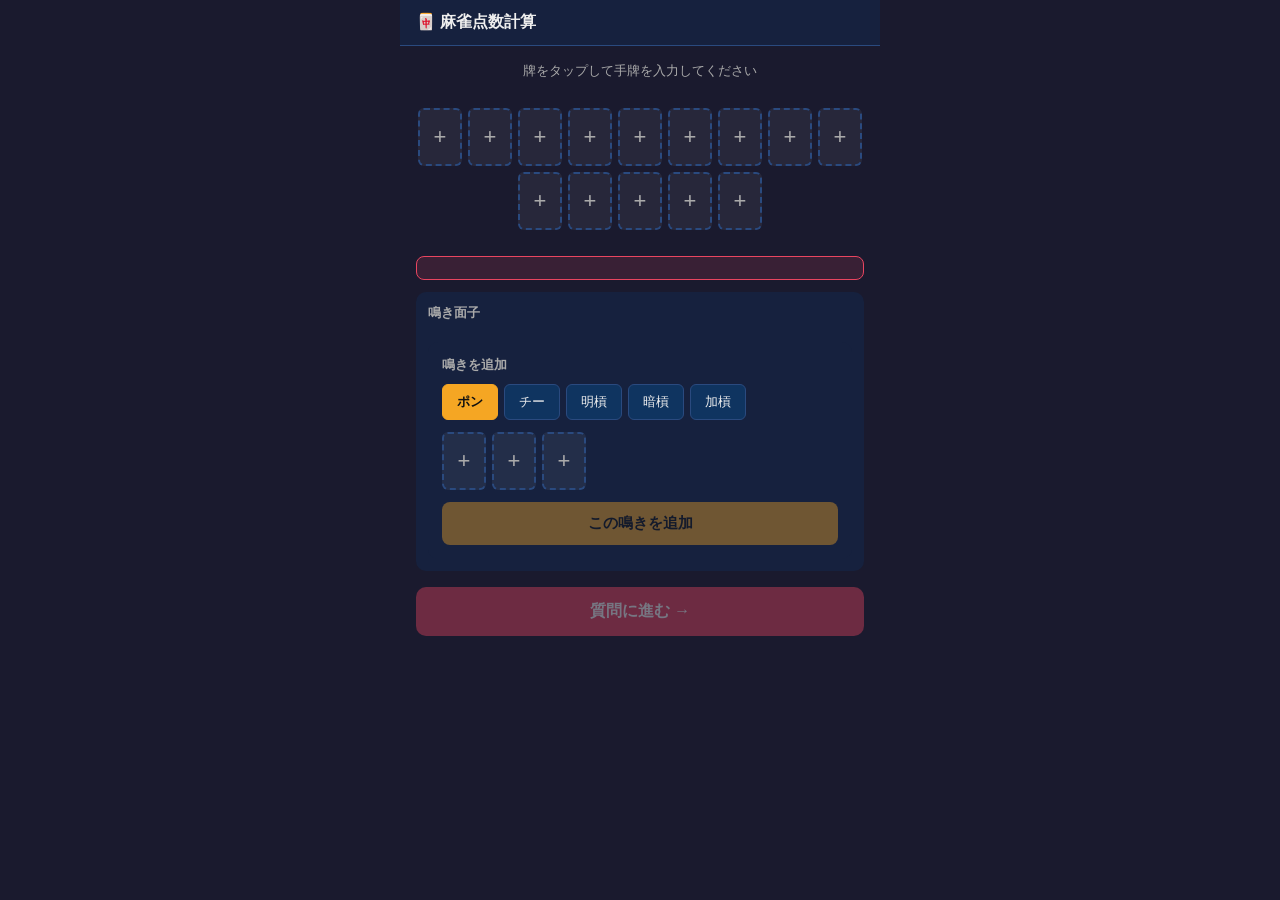
==== index.html @ 5a45a895 "Phase1完成: 手牌入力・点数計算エンジン・テスト49件" ====
<!DOCTYPE html>
<html lang="ja">
<head>
  <meta charset="UTF-8">
  <meta name="viewport" content="width=device-width, initial-scale=1.0, maximum-scale=1.0">
  <title>麻雀点数計算</title>
  <link rel="stylesheet" href="css/style.css">
</head>
<body>

<!-- ヘッダー -->
<header class="app-header">
  <h1>🀄 麻雀点数計算</h1>
</header>

<!-- ======== 画面1: 手牌入力 ======== -->
<div id="screen-input" class="screen active">
  <p class="hint-text">牌をタップして手牌を入力してください</p>

  <div id="hand-grid" class="hand-grid"></div>
  <div id="hand-error" class="error-msg" style="min-height:24px;"></div>

  <!-- 鳴き面子エリア -->
  <div class="meld-area">
    <h3>鳴き面子</h3>
    <div id="meld-list" class="meld-list"></div>

    <!-- 鳴き追加フォーム -->
    <div class="meld-form" style="margin-top:12px;">
      <h3>鳴きを追加</h3>
      <div class="meld-type-select">
        <button class="meld-type-btn active" data-type="pon">ポン</button>
        <button class="meld-type-btn" data-type="chi">チー</button>
        <button class="meld-type-btn" data-type="minkan">明槓</button>
        <button class="meld-type-btn" data-type="ankan">暗槓</button>
        <button class="meld-type-btn" data-type="kakan">加槓</button>
      </div>
      <div id="meld-tile-slots" class="meld-tile-slots"></div>
      <button id="add-meld-btn" class="add-meld-btn" disabled>この鳴きを追加</button>
    </div>
  </div>

  <button id="to-questions-btn" class="primary-btn" disabled>質問に進む →</button>
</div>

<!-- ======== 画面2: 質問フロー ======== -->
<div id="screen-questions" class="screen">
  <div class="progress-bar"><div id="progress-fill" class="progress-fill" style="width:0%"></div></div>
  <p id="step-label" class="hint-text">1 / 7</p>

  <!-- Q1: 和了牌 -->
  <div id="q-win-tile" class="question-card q-panel">
    <p class="question-step">Q1</p>
    <h2>和了牌はどれですか？</h2>
    <div id="win-tile-area" class="win-tile-select"></div>
  </div>

  <!-- Q2: ツモ/ロン -->
  <div id="q-tsumo-ron" class="question-card q-panel">
    <p class="question-step">Q2</p>
    <h2>ツモ和了ですか？ロン和了ですか？</h2>
    <div class="options-grid">
      <button class="option-btn" data-tsumo="true">ツモ</button>
      <button class="option-btn" data-tsumo="false">ロン</button>
    </div>
  </div>

  <!-- Q3: 親/子・自風・場風 -->
  <div id="q-seat" class="question-card q-panel">
    <p class="question-step">Q3</p>
    <h2>立場と風を教えてください</h2>
    <p class="section-title">親 / 子</p>
    <div class="options-grid">
      <button class="option-btn" data-dealer="true">親</button>
      <button class="option-btn" data-dealer="false">子</button>
    </div>
    <p class="section-title">自風</p>
    <div class="options-grid" style="grid-template-columns:1fr 1fr 1fr 1fr">
      <button class="option-btn" data-seat="1z">東</button>
      <button class="option-btn" data-seat="2z">南</button>
      <button class="option-btn" data-seat="3z">西</button>
      <button class="option-btn" data-seat="4z">北</button>
    </div>
    <p class="section-title">場風</p>
    <div class="options-grid" style="grid-template-columns:1fr 1fr 1fr 1fr">
      <button class="option-btn" data-round="1z">東場</button>
      <button class="option-btn" data-round="2z">南場</button>
      <button class="option-btn" data-round="3z">西場</button>
      <button class="option-btn" data-round="4z">北場</button>
    </div>
  </div>

  <!-- Q4: リーチ・一発 -->
  <div id="q-riichi" class="question-card q-panel">
    <p class="question-step">Q4</p>
    <h2>リーチ状況を教えてください</h2>
    <div class="options-grid three">
      <button class="option-btn selected" data-riichi="none">なし</button>
      <button class="option-btn" data-riichi="riichi">リーチ</button>
      <button class="option-btn" data-riichi="double">ダブルリーチ</button>
    </div>
    <p class="section-title">一発</p>
    <div class="options-grid">
      <button class="option-btn selected" data-ippatsu="false">なし</button>
      <button class="option-btn" data-ippatsu="true">一発あり</button>
    </div>
  </div>

  <!-- Q5: ドラ表示牌 -->
  <div id="q-dora" class="question-card q-panel">
    <p class="question-step">Q5</p>
    <h2>ドラ表示牌を入力してください</h2>
    <p class="section-title">ドラ表示牌（通常ドラ）</p>
    <div id="dora-slots" class="dora-indicators"></div>
    <div id="ura-dora-section" style="display:none">
      <p class="section-title">裏ドラ表示牌</p>
      <div id="ura-dora-slots" class="dora-indicators"></div>
    </div>
    <p class="section-title" style="margin-top:16px;">本場（積み棒）</p>
    <div style="display:flex;align-items:center;gap:8px;margin-top:4px">
      <input id="honba-input" type="number" min="0" max="20" value="0"
        style="width:70px;padding:8px;background:var(--card);border:1px solid var(--border);color:var(--text);border-radius:6px;font-size:16px;text-align:center">
      <span style="font-size:14px;color:var(--text-muted)">本場</span>
    </div>
  </div>

  <!-- Q6: 鳴き確認 -->
  <div id="q-melds" class="question-card q-panel">
    <p class="question-step">Q6</p>
    <h2>鳴きはありましたか？</h2>
    <div class="options-grid">
      <button class="option-btn" data-has-melds="false">門前（鳴きなし）</button>
      <button class="option-btn" data-has-melds="true">鳴きあり</button>
    </div>
    <div id="melds-confirm-area" style="margin-top:12px"></div>
    <p style="font-size:12px;color:var(--text-muted);margin-top:10px;">
      ※鳴き面子は手牌入力画面で登録します。手牌入力に戻って追加できます。
    </p>
  </div>

  <!-- Q7: 特殊状況 -->
  <div id="q-special" class="question-card q-panel">
    <p class="question-step">Q7</p>
    <h2>特殊な和了状況はありますか？</h2>
    <div class="options-grid" style="grid-template-columns:1fr 1fr">
      <button class="option-btn selected" data-special="none">なし</button>
      <button class="option-btn" data-special="haitei">海底（最後のツモ）</button>
      <button class="option-btn" data-special="houtei">河底（最後のロン）</button>
      <button class="option-btn" data-special="rinshan">嶺上開花</button>
      <button class="option-btn" data-special="chankan">槍槓</button>
    </div>
  </div>

  <!-- ナビ -->
  <div style="display:flex;gap:8px;margin-top:16px">
    <button id="q-back-btn" class="secondary-btn" style="width:auto;padding:12px 20px;">← 戻る</button>
    <button id="q-next-btn" class="primary-btn" style="margin-top:0;flex:1" disabled>次へ</button>
  </div>
</div>

<!-- ======== 画面3: 結果 ======== -->
<div id="screen-result" class="screen">
  <div id="result-container"></div>
  <button id="restart-btn" class="secondary-btn">もう一度計算する</button>
</div>

<!-- ======== 牌ピッカー（全画面共通） ======== -->
<div id="tile-picker-overlay" class="tile-picker-overlay">
  <div class="tile-picker">
    <div class="tile-picker-header">
      <h2 id="picker-title">牌を選んでください</h2>
      <button id="picker-close" class="close-btn">×</button>
    </div>
    <div class="tile-picker-tabs">
      <button class="suit-tab tab-btn active" data-suit="m">萬子</button>
      <button class="suit-tab tab-btn" data-suit="p">筒子</button>
      <button class="suit-tab tab-btn" data-suit="s">索子</button>
      <button class="suit-tab tab-btn" data-suit="z">字牌</button>
    </div>
    <div id="picker-grid" class="tile-picker-grid"></div>
  </div>
</div>

<script type="module" src="js/app.js"></script>
</body>
</html>
---- css/style.css ----
*, *::before, *::after { box-sizing: border-box; margin: 0; padding: 0; }

:root {
  --bg: #1a1a2e;
  --surface: #16213e;
  --card: #0f3460;
  --accent: #e94560;
  --accent2: #f5a623;
  --text: #eee;
  --text-muted: #aaa;
  --border: #2a4a7f;
  --tile-bg: #f5e6c8;
  --tile-text: #1a1a1a;
  --tile-border: #c8a96e;
  --btn-bg: #e94560;
  --btn-text: #fff;
  --radius: 10px;
}

body {
  font-family: 'Hiragino Kaku Gothic ProN', 'Noto Sans JP', sans-serif;
  background: var(--bg);
  color: var(--text);
  min-height: 100vh;
  max-width: 480px;
  margin: 0 auto;
  padding-bottom: 40px;
}

/* ---- スクリーン管理 ---- */
.screen { display: none; padding: 16px; }
.screen.active { display: block; }

/* ---- 質問パネル ---- */
.q-panel { display: none; }
.q-panel.active { display: block; }

/* ---- ヘッダー ---- */
.app-header {
  background: var(--surface);
  padding: 12px 16px;
  display: flex;
  align-items: center;
  gap: 10px;
  border-bottom: 1px solid var(--border);
  position: sticky;
  top: 0;
  z-index: 100;
}
.app-header h1 { font-size: 16px; font-weight: bold; }
.back-btn {
  background: none; border: none; color: var(--text); font-size: 20px;
  cursor: pointer; padding: 4px 8px;
}

/* ---- 牌 ---- */
.tile {
  display: inline-flex;
  align-items: center;
  justify-content: center;
  background: transparent;
  border: none;
  border-radius: 6px;
  font-size: 38px;
  line-height: 1;
  width: 44px;
  height: 58px;
  cursor: pointer;
  user-select: none;
  position: relative;
  transition: transform 0.1s;
  flex-shrink: 0;
}
.tile:active { transform: scale(0.9); }
.tile.selected { outline: 3px solid var(--accent); outline-offset: 1px; border-radius: 6px; }
.tile.empty {
  background: rgba(255,255,255,0.06);
  border: 2px dashed var(--border);
  color: var(--text-muted);
  font-size: 22px;
}
.tile.red-dora { position: relative; }
.red-badge {
  position: absolute;
  top: 1px;
  right: 1px;
  background: #c00;
  color: #fff;
  font-size: 9px;
  font-weight: bold;
  padding: 1px 3px;
  border-radius: 3px;
  line-height: 1.2;
  pointer-events: none;
}

/* ---- 手牌グリッド ---- */
.hand-grid {
  display: flex;
  flex-wrap: wrap;
  gap: 6px;
  justify-content: center;
  padding: 16px 0;
}

.meld-area {
  margin-top: 12px;
  padding: 12px;
  background: var(--surface);
  border-radius: var(--radius);
}
.meld-area h3 { font-size: 13px; color: var(--text-muted); margin-bottom: 8px; }
.meld-list { display: flex; flex-direction: column; gap: 8px; }
.meld-item {
  display: flex;
  align-items: center;
  gap: 6px;
  background: var(--card);
  padding: 8px 10px;
  border-radius: 8px;
}
.meld-type-badge {
  font-size: 11px;
  background: var(--accent);
  color: #fff;
  padding: 2px 6px;
  border-radius: 4px;
  white-space: nowrap;
}
.meld-tiles { display: flex; gap: 4px; }
.meld-remove-btn {
  margin-left: auto;
  background: none;
  border: 1px solid var(--border);
  color: var(--text-muted);
  border-radius: 4px;
  padding: 2px 8px;
  cursor: pointer;
  font-size: 12px;
}

/* ---- 牌ピッカー ---- */
.tile-picker-overlay {
  display: none;
  position: fixed;
  inset: 0;
  background: rgba(0,0,0,0.7);
  z-index: 200;
  align-items: flex-end;
}
.tile-picker-overlay.open { display: flex; }
.tile-picker {
  background: var(--surface);
  width: 100%;
  border-radius: var(--radius) var(--radius) 0 0;
  padding: 16px;
  max-height: 60vh;
  overflow-y: auto;
}
.tile-picker-header {
  display: flex;
  justify-content: space-between;
  align-items: center;
  margin-bottom: 12px;
}
.tile-picker-header h2 { font-size: 15px; }
.close-btn {
  background: none; border: none; color: var(--text); font-size: 24px; cursor: pointer;
}
.tile-picker-tabs {
  display: flex;
  gap: 4px;
  margin-bottom: 12px;
}
.tab-btn {
  flex: 1;
  padding: 8px;
  background: var(--card);
  border: 1px solid var(--border);
  color: var(--text-muted);
  border-radius: 6px;
  cursor: pointer;
  font-size: 13px;
}
.tab-btn.active {
  background: var(--accent);
  color: #fff;
  border-color: var(--accent);
}
.tile-picker-grid {
  display: flex;
  flex-wrap: wrap;
  gap: 6px;
  justify-content: flex-start;
}
.tile-picker-grid .tile { width: 40px; height: 52px; font-size: 32px; }

/* ---- 鳴き追加フォーム ---- */
.meld-form {
  background: var(--surface);
  border-radius: var(--radius);
  padding: 14px;
  margin-top: 12px;
}
.meld-form h3 { font-size: 13px; color: var(--text-muted); margin-bottom: 10px; }
.meld-type-select {
  display: flex;
  gap: 6px;
  margin-bottom: 12px;
  flex-wrap: wrap;
}
.meld-type-btn {
  padding: 8px 14px;
  background: var(--card);
  border: 1px solid var(--border);
  color: var(--text);
  border-radius: 6px;
  cursor: pointer;
  font-size: 13px;
}
.meld-type-btn.active {
  background: var(--accent2);
  color: #111;
  border-color: var(--accent2);
  font-weight: bold;
}
.meld-tile-slots { display: flex; gap: 6px; margin-bottom: 12px; flex-wrap: wrap; }
.add-meld-btn {
  width: 100%;
  padding: 12px;
  background: var(--accent2);
  color: #111;
  border: none;
  border-radius: 8px;
  font-size: 15px;
  font-weight: bold;
  cursor: pointer;
}
.add-meld-btn:disabled { opacity: 0.4; cursor: not-allowed; }

/* ---- 共通ボタン ---- */
.primary-btn {
  display: block;
  width: 100%;
  padding: 14px;
  background: var(--btn-bg);
  color: var(--btn-text);
  border: none;
  border-radius: 10px;
  font-size: 16px;
  font-weight: bold;
  cursor: pointer;
  margin-top: 16px;
  text-align: center;
}
.primary-btn:disabled { opacity: 0.4; cursor: not-allowed; }
.secondary-btn {
  display: block;
  width: 100%;
  padding: 12px;
  background: var(--card);
  color: var(--text);
  border: 1px solid var(--border);
  border-radius: 10px;
  font-size: 15px;
  cursor: pointer;
  margin-top: 8px;
  text-align: center;
}

/* ---- 質問フロー ---- */
.question-card {
  background: var(--surface);
  border-radius: var(--radius);
  padding: 20px;
  margin-bottom: 16px;
}
.question-card h2 { font-size: 16px; margin-bottom: 16px; }
.question-step { font-size: 12px; color: var(--text-muted); margin-bottom: 6px; }
.options-grid {
  display: grid;
  grid-template-columns: 1fr 1fr;
  gap: 8px;
}
.options-grid.single { grid-template-columns: 1fr; }
.options-grid.three { grid-template-columns: 1fr 1fr 1fr; }
.option-btn {
  padding: 14px 8px;
  background: var(--card);
  border: 2px solid var(--border);
  color: var(--text);
  border-radius: 8px;
  cursor: pointer;
  font-size: 14px;
  text-align: center;
  transition: border-color 0.1s;
}
.option-btn.selected {
  border-color: var(--accent);
  background: rgba(233,69,96,0.15);
  color: var(--accent);
  font-weight: bold;
}

.progress-bar {
  height: 4px;
  background: var(--border);
  border-radius: 2px;
  margin-bottom: 16px;
  overflow: hidden;
}
.progress-fill {
  height: 100%;
  background: var(--accent);
  border-radius: 2px;
  transition: width 0.3s;
}

/* 和了牌選択 */
.win-tile-select {
  display: flex;
  flex-wrap: wrap;
  gap: 8px;
  justify-content: center;
}

/* ドラ表示牌エリア */
.dora-indicators {
  display: flex;
  gap: 8px;
  flex-wrap: wrap;
  margin-top: 8px;
}
.dora-indicator-slot {
  position: relative;
}
.dora-remove {
  position: absolute;
  top: -6px; right: -6px;
  background: var(--accent);
  color: #fff;
  border: none;
  border-radius: 50%;
  width: 18px; height: 18px;
  font-size: 12px;
  cursor: pointer;
  display: flex;
  align-items: center;
  justify-content: center;
  line-height: 1;
}
.add-dora-btn {
  width: 44px; height: 58px;
  background: rgba(255,255,255,0.06);
  border: 2px dashed var(--border);
  color: var(--text-muted);
  border-radius: 6px;
  font-size: 22px;
  cursor: pointer;
  display: flex;
  align-items: center;
  justify-content: center;
}

/* 鳴き有無 */
.toggle-row {
  display: flex;
  gap: 8px;
  margin-top: 12px;
}
.toggle-btn {
  flex: 1;
  padding: 12px;
  background: var(--card);
  border: 2px solid var(--border);
  color: var(--text);
  border-radius: 8px;
  cursor: pointer;
  font-size: 14px;
}
.toggle-btn.selected {
  border-color: var(--accent);
  background: rgba(233,69,96,0.15);
  color: var(--accent);
  font-weight: bold;
}

/* ---- 結果画面 ---- */
.result-score {
  background: var(--surface);
  border-radius: var(--radius);
  padding: 24px 20px;
  text-align: center;
  margin-bottom: 16px;
}
.result-limit { font-size: 20px; color: var(--accent2); font-weight: bold; margin-bottom: 6px; }
.result-points { font-size: 40px; font-weight: bold; color: var(--text); }
.result-hanfu { font-size: 15px; color: var(--text-muted); margin-top: 6px; }

.result-payment {
  background: var(--surface);
  border-radius: var(--radius);
  padding: 16px;
  margin-bottom: 16px;
}
.result-payment h3 { font-size: 13px; color: var(--text-muted); margin-bottom: 10px; }
.payment-row {
  display: flex;
  justify-content: space-between;
  padding: 8px 0;
  border-bottom: 1px solid var(--border);
  font-size: 14px;
}
.payment-row:last-child { border-bottom: none; }
.payment-amount { font-weight: bold; color: var(--accent2); }

.yaku-list {
  background: var(--surface);
  border-radius: var(--radius);
  padding: 16px;
  margin-bottom: 16px;
}
.yaku-list h3 { font-size: 13px; color: var(--text-muted); margin-bottom: 10px; }
.yaku-item {
  display: flex;
  justify-content: space-between;
  align-items: center;
  padding: 10px 0;
  border-bottom: 1px solid var(--border);
  cursor: pointer;
}
.yaku-item:last-child { border-bottom: none; }
.yaku-name { font-size: 15px; }
.yaku-han { font-size: 14px; color: var(--accent2); font-weight: bold; }
.yaku-detail {
  background: var(--card);
  border-radius: 6px;
  padding: 10px;
  margin-top: 4px;
  font-size: 13px;
  color: var(--text-muted);
  line-height: 1.6;
  display: none;
}
.yaku-detail.open { display: block; }

.fu-breakdown {
  background: var(--surface);
  border-radius: var(--radius);
  padding: 16px;
  margin-bottom: 16px;
}
.fu-breakdown h3 {
  font-size: 13px;
  color: var(--text-muted);
  margin-bottom: 10px;
  cursor: pointer;
  display: flex;
  justify-content: space-between;
}
.fu-row {
  display: flex;
  justify-content: space-between;
  padding: 6px 0;
  border-bottom: 1px solid var(--border);
  font-size: 13px;
}
.fu-row:last-child { border-bottom: none; }
.fu-amount { color: var(--accent2); }

/* ---- エラー ---- */
.error-msg {
  background: rgba(233,69,96,0.15);
  border: 1px solid var(--accent);
  color: var(--accent);
  border-radius: 8px;
  padding: 10px 14px;
  font-size: 13px;
  margin-top: 10px;
}

/* ---- 入力画面の説明 ---- */
.hint-text {
  font-size: 13px;
  color: var(--text-muted);
  text-align: center;
  margin-bottom: 12px;
}

.section-title {
  font-size: 13px;
  color: var(--text-muted);
  margin: 16px 0 6px;
}
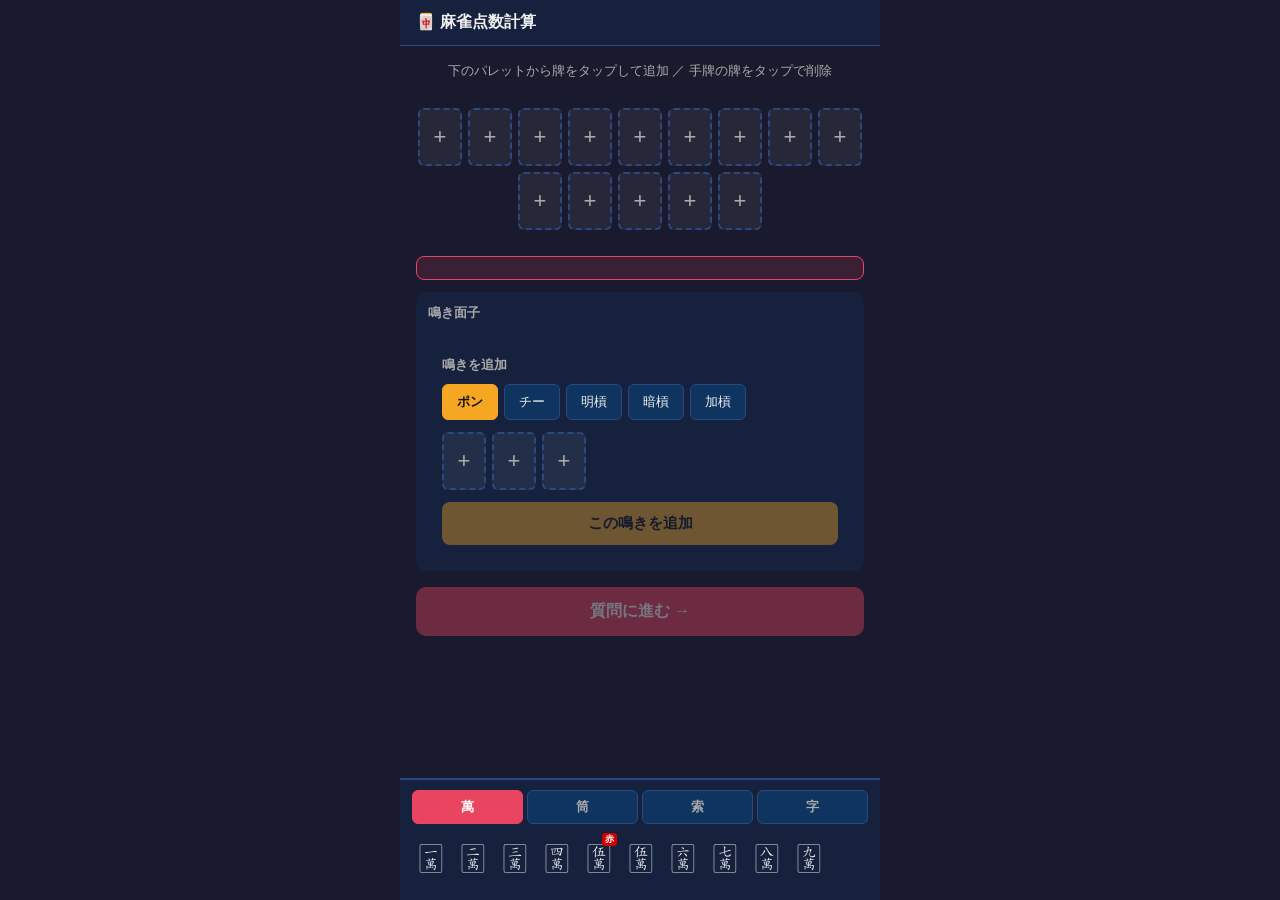
==== commit 9b515900: "UX改善: 牌パレット常時表示で14枚を連続入力できるように変更" ====
--- a/index.html
+++ b/index.html
@@ -15,7 +15,7 @@
 
 <!-- ======== 画面1: 手牌入力 ======== -->
 <div id="screen-input" class="screen active">
-  <p class="hint-text">牌をタップして手牌を入力してください</p>
+  <p class="hint-text">下のパレットから牌をタップして追加 ／ 手牌の牌をタップで削除</p>
 
   <div id="hand-grid" class="hand-grid"></div>
   <div id="hand-error" class="error-msg" style="min-height:24px;"></div>
@@ -41,6 +41,17 @@
   </div>
 
   <button id="to-questions-btn" class="primary-btn" disabled>質問に進む →</button>
+
+  <!-- インラインパレット（画面下部固定） -->
+  <div id="inline-palette" class="inline-palette">
+    <div class="inline-palette-tabs">
+      <button class="inline-suit-tab active" data-isuit="m">萬</button>
+      <button class="inline-suit-tab" data-isuit="p">筒</button>
+      <button class="inline-suit-tab" data-isuit="s">索</button>
+      <button class="inline-suit-tab" data-isuit="z">字</button>
+    </div>
+    <div id="inline-palette-grid" class="inline-palette-grid"></div>
+  </div>
 </div>
 
 <!-- ======== 画面2: 質問フロー ======== -->
--- a/css/style.css
+++ b/css/style.css
@@ -103,6 +103,50 @@
   padding: 16px 0;
 }
 
+/* ---- インラインパレット ---- */
+#screen-input { padding-bottom: 145px; }
+
+.inline-palette {
+  position: fixed;
+  bottom: 0;
+  left: 50%;
+  transform: translateX(-50%);
+  width: min(100%, 480px);
+  background: var(--surface);
+  border-top: 2px solid var(--border);
+  padding: 10px 12px 18px;
+  z-index: 50;
+}
+.inline-palette-tabs {
+  display: flex;
+  gap: 4px;
+  margin-bottom: 8px;
+}
+.inline-suit-tab {
+  flex: 1;
+  padding: 7px 4px;
+  background: var(--card);
+  border: 1px solid var(--border);
+  color: var(--text-muted);
+  border-radius: 6px;
+  cursor: pointer;
+  font-size: 13px;
+  font-weight: bold;
+}
+.inline-suit-tab.active {
+  background: var(--accent);
+  color: #fff;
+  border-color: var(--accent);
+}
+.inline-palette-grid {
+  display: flex;
+  flex-wrap: wrap;
+  gap: 4px;
+}
+.inline-palette-grid .tile { width: 38px; height: 50px; font-size: 30px; }
+.tile.unavailable { opacity: 0.25; pointer-events: none; }
+.tile.empty { cursor: default; }
+
 .meld-area {
   margin-top: 12px;
   padding: 12px;
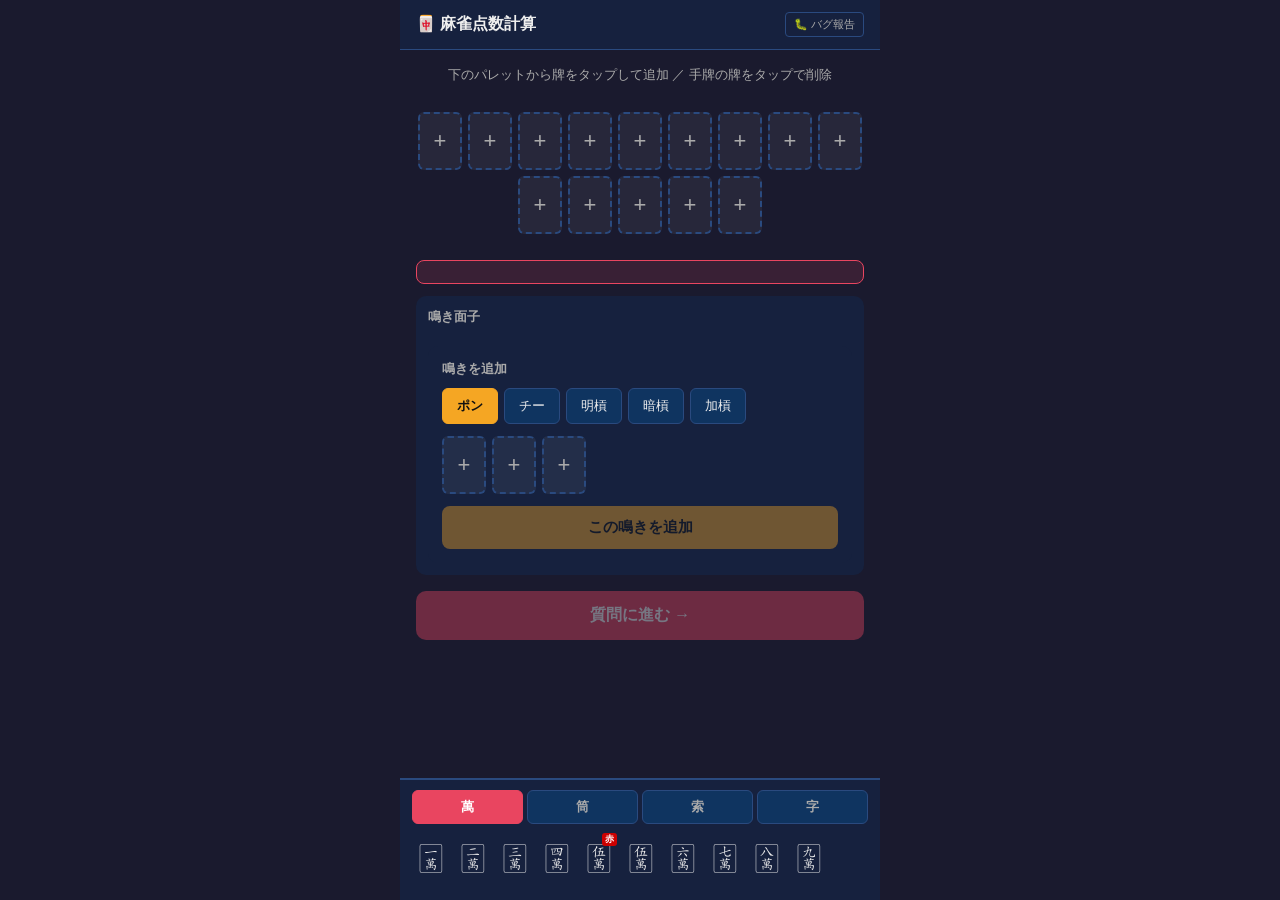
==== commit 4483b915: "Add OGP tags, bug report button, X share button" ====
--- a/index.html
+++ b/index.html
@@ -4,6 +4,20 @@
   <meta charset="UTF-8">
   <meta name="viewport" content="width=device-width, initial-scale=1.0, maximum-scale=1.0">
   <title>麻雀点数計算</title>
+  <meta name="description" content="手牌を入力するだけで麻雀の点数を瞬時に計算。役・符・支払い内訳まで表示。スマホ対応の無料ウェブアプリ。">
+  <meta property="og:title" content="麻雀点数計算">
+  <meta property="og:description" content="手牌を入力するだけで点数を瞬時に計算。役・符・支払い内訳まで表示。">
+  <meta property="og:type" content="website">
+  <meta property="og:url" content="https://maimai-ops.github.io/-mahjong-score/">
+  <meta property="og:image" content="https://maimai-ops.github.io/-mahjong-score/icons/ogp.svg">
+  <meta property="og:locale" content="ja_JP">
+  <meta name="twitter:card" content="summary_large_image">
+  <meta name="twitter:title" content="麻雀点数計算">
+  <meta name="twitter:description" content="手牌を入力するだけで点数を瞬時に計算。役・符・支払い内訳まで表示。">
+  <meta name="twitter:image" content="https://maimai-ops.github.io/-mahjong-score/icons/ogp.svg">
+  <link rel="manifest" href="manifest.json">
+  <meta name="theme-color" content="#e94560">
+  <link rel="apple-touch-icon" href="icons/icon.svg">
   <link rel="stylesheet" href="css/style.css">
 </head>
 <body>
@@ -11,6 +25,7 @@
 <!-- ヘッダー -->
 <header class="app-header">
   <h1>🀄 麻雀点数計算</h1>
+  <a href="https://github.com/maimai-ops/-mahjong-score/issues/new" target="_blank" rel="noopener noreferrer" class="bug-report-btn">🐛 バグ報告</a>
 </header>
 
 <!-- ======== 画面1: 手牌入力 ======== -->
@@ -193,5 +208,10 @@
 </div>
 
 <script type="module" src="js/app.js"></script>
+<script>
+  if ('serviceWorker' in navigator) {
+    navigator.serviceWorker.register('./sw.js');
+  }
+</script>
 </body>
 </html>
--- a/css/style.css
+++ b/css/style.css
@@ -48,6 +48,16 @@
   z-index: 100;
 }
 .app-header h1 { font-size: 16px; font-weight: bold; }
+.bug-report-btn {
+  margin-left: auto;
+  font-size: 11px;
+  color: var(--text-muted);
+  text-decoration: none;
+  border: 1px solid var(--border);
+  padding: 4px 8px;
+  border-radius: 4px;
+  white-space: nowrap;
+}
 .back-btn {
   background: none; border: none; color: var(--text); font-size: 20px;
   cursor: pointer; padding: 4px 8px;
@@ -437,6 +447,21 @@
   text-align: center;
   margin-bottom: 16px;
 }
+.share-btn-x {
+  display: block;
+  width: 100%;
+  padding: 12px;
+  background: #000;
+  color: #fff;
+  border: none;
+  border-radius: 10px;
+  font-size: 15px;
+  font-weight: bold;
+  text-align: center;
+  text-decoration: none;
+  margin-bottom: 12px;
+  letter-spacing: 0.03em;
+}
 .result-limit { font-size: 20px; color: var(--accent2); font-weight: bold; margin-bottom: 6px; }
 .result-points { font-size: 40px; font-weight: bold; color: var(--text); }
 .result-hanfu { font-size: 15px; color: var(--text-muted); margin-top: 6px; }
